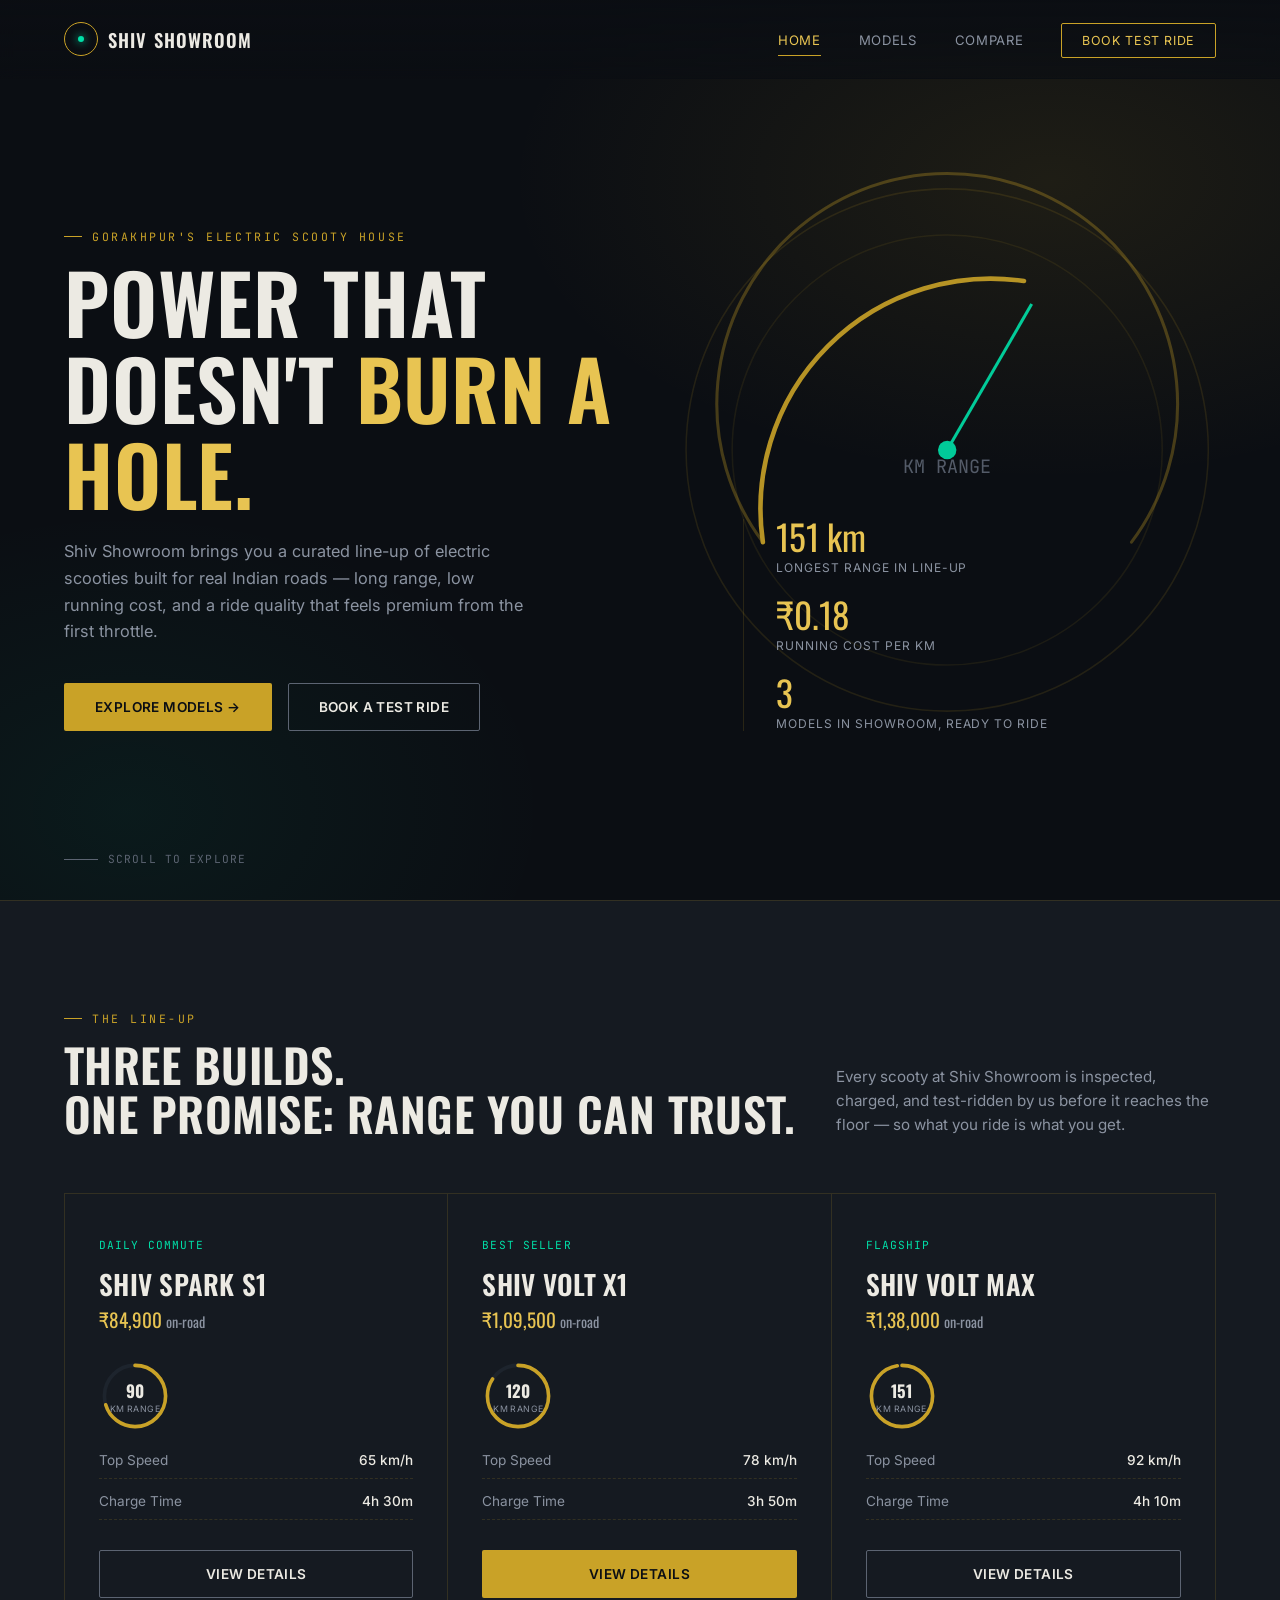
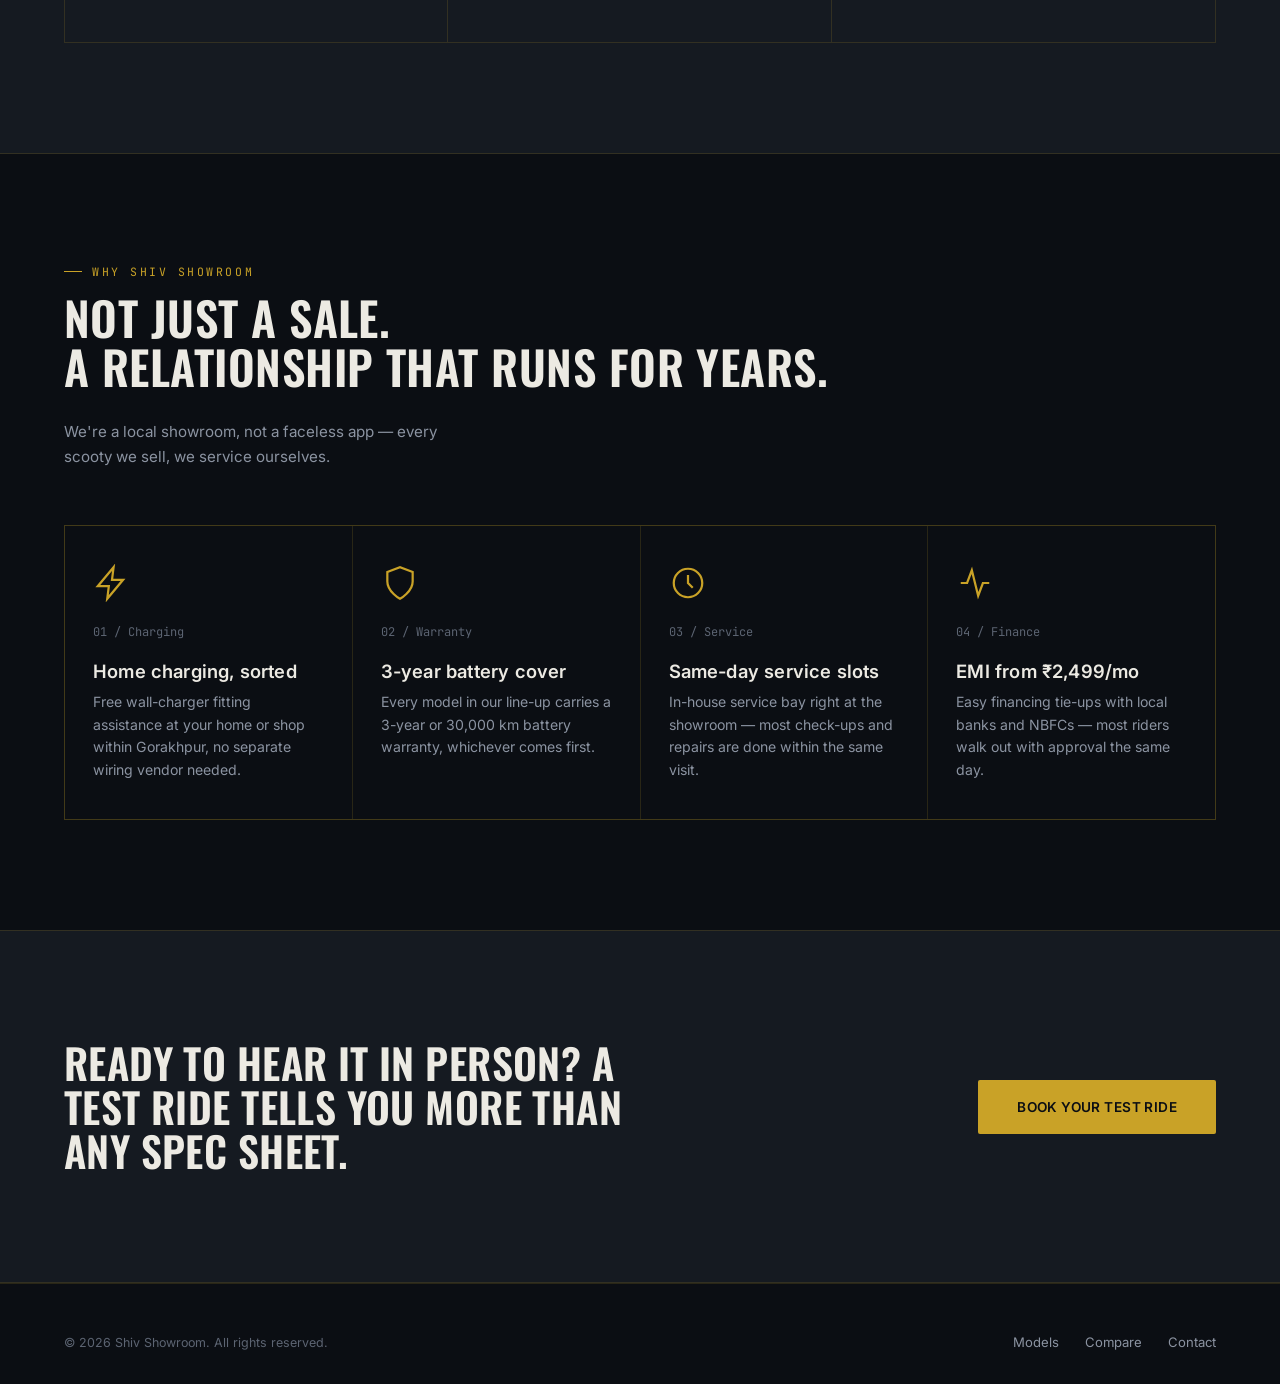
==== index.html @ 119b4deb "Rename index (1).html to index.html" ====
<!DOCTYPE html>
<html lang="en">
<head>
<meta charset="UTF-8">
<meta name="viewport" content="width=device-width, initial-scale=1.0">
<title>Shiv Showroom — Electric Scooty Showroom, Gorakhpur</title>
<meta name="description" content="Shiv Showroom, Gorakhpur — premium electric scooties with long range, 3-year battery warranty, and same-day service. Book your test ride today.">
<link rel="preconnect" href="https://fonts.googleapis.com">
<link rel="preconnect" href="https://fonts.gstatic.com" crossorigin>
<link href="https://fonts.googleapis.com/css2?family=Oswald:wght@400;500;600;700&family=Inter:wght@400;500;600;700&family=JetBrains+Mono:wght@400;500&display=swap" rel="stylesheet">
<link rel="stylesheet" href="styles.css">
</head>
<body>

<header>
  <a href="index.html" class="logo"><span class="logo-mark"></span> Shiv Showroom</a>
  <nav><ul>
    <li><a href="index.html">Home</a></li>
    <li><a href="models.html">Models</a></li>
    <li><a href="compare.html">Compare</a></li>
    <li><a href="contact.html" class="nav-cta">Book Test Ride</a></li>
  </ul></nav>
  <button class="burger" aria-label="Menu">☰</button>
</header>

<!-- ================= HERO ================= -->
<section class="hero" style="min-height:100vh;display:flex;flex-direction:column;justify-content:center;padding:140px 5vw 80px;position:relative;background:radial-gradient(ellipse 900px 500px at 82% 20%, rgba(201,162,39,0.10), transparent 60%), radial-gradient(ellipse 700px 500px at 10% 90%, rgba(0,224,168,0.06), transparent 60%);">
  <svg style="position:absolute;right:2vw;top:50%;transform:translateY(-50%);width:min(48vw,620px);opacity:0.9;pointer-events:none;" viewBox="0 0 400 400" fill="none">
    <circle cx="200" cy="200" r="170" stroke="rgba(201,162,39,0.14)" stroke-width="1"/>
    <circle cx="200" cy="200" r="140" stroke="rgba(201,162,39,0.10)" stroke-width="1"/>
    <path d="M 80 260 A 150 150 0 1 1 320 260" stroke="rgba(201,162,39,0.35)" stroke-width="2" fill="none" stroke-linecap="round"/>
    <path d="M 80 260 A 150 150 0 0 1 250 90" stroke="#C9A227" stroke-width="3" fill="none" stroke-linecap="round"/>
    <circle cx="200" cy="200" r="6" fill="#00E0A8"/>
    <line x1="200" y1="200" x2="255" y2="105" stroke="#00E0A8" stroke-width="2"/>
    <text x="200" y="215" text-anchor="middle" fill="#5C6472" font-family="JetBrains Mono" font-size="12">KM RANGE</text>
  </svg>

  <div style="display:grid;grid-template-columns:1.15fr 0.85fr;gap:40px;align-items:end;position:relative;z-index:2;" class="hero-grid">
    <div>
      <div class="eyebrow">Gorakhpur's Electric Scooty House</div>
      <h1 style="font-size:clamp(2.8rem,6.4vw,5.6rem);color:var(--text);">Power that<br>doesn't <span style="color:var(--gold-bright);">burn a hole.</span></h1>
      <p style="max-width:460px;color:var(--muted);font-size:1.02rem;line-height:1.65;margin-top:22px;">Shiv Showroom brings you a curated line-up of electric scooties built for real Indian roads — long range, low running cost, and a ride quality that feels premium from the first throttle.</p>
      <div style="display:flex;gap:16px;margin-top:38px;flex-wrap:wrap;">
        <a href="models.html" class="btn btn-primary">Explore Models →</a>
        <a href="contact.html" class="btn btn-ghost">Book a Test Ride</a>
      </div>
    </div>
    <div style="display:flex;flex-direction:column;gap:22px;border-left:1px solid var(--line);padding-left:32px;" class="hero-stats">
      <div>
        <div style="font-family:'Oswald',sans-serif;font-size:2.2rem;color:var(--gold-bright);line-height:1;">151 km</div>
        <div style="font-size:0.75rem;color:var(--muted);text-transform:uppercase;letter-spacing:0.08em;margin-top:6px;">Longest range in line-up</div>
      </div>
      <div>
        <div style="font-family:'Oswald',sans-serif;font-size:2.2rem;color:var(--gold-bright);line-height:1;">₹0.18</div>
        <div style="font-size:0.75rem;color:var(--muted);text-transform:uppercase;letter-spacing:0.08em;margin-top:6px;">Running cost per km</div>
      </div>
      <div>
        <div style="font-family:'Oswald',sans-serif;font-size:2.2rem;color:var(--gold-bright);line-height:1;">3</div>
        <div style="font-size:0.75rem;color:var(--muted);text-transform:uppercase;letter-spacing:0.08em;margin-top:6px;">Models in showroom, ready to ride</div>
      </div>
    </div>
  </div>

  <div style="position:absolute;bottom:34px;left:5vw;display:flex;align-items:center;gap:10px;font-family:'JetBrains Mono',monospace;font-size:0.7rem;color:var(--muted-2);letter-spacing:0.1em;text-transform:uppercase;">
    <div style="width:34px;height:1px;background:var(--muted-2);"></div> Scroll to explore
  </div>
</section>

<!-- ================= FEATURED MODELS ================= -->
<section class="models" id="models">
  <div class="section-head">
    <div>
      <div class="eyebrow">The Line-Up</div>
      <h2>Three builds.<br>One promise: range you can trust.</h2>
    </div>
    <p>Every scooty at Shiv Showroom is inspected, charged, and test-ridden by us before it reaches the floor — so what you ride is what you get.</p>
  </div>

  <div class="model-grid">
    <div class="model-card">
      <span class="model-tag">Daily Commute</span>
      <h3>Shiv Spark S1</h3>
      <div class="price">₹84,900 <span style="color:var(--muted);font-size:0.9rem;">on-road</span></div>
      <div class="range-ring">
        <svg viewBox="0 0 80 80">
          <circle class="bg" cx="40" cy="40" r="34"></circle>
          <circle class="fg" cx="40" cy="40" r="34" stroke-dasharray="214" stroke-dashoffset="64"></circle>
        </svg>
        <div class="val"><b>90</b><small>KM RANGE</small></div>
      </div>
      <div class="model-specs">
        <div class="spec-row"><span>Top Speed</span><span>65 km/h</span></div>
        <div class="spec-row"><span>Charge Time</span><span>4h 30m</span></div>
      </div>
      <a href="models.html" class="btn btn-ghost">View Details</a>
    </div>

    <div class="model-card">
      <span class="model-tag">Best Seller</span>
      <h3>Shiv Volt X1</h3>
      <div class="price">₹1,09,500 <span style="color:var(--muted);font-size:0.9rem;">on-road</span></div>
      <div class="range-ring">
        <svg viewBox="0 0 80 80">
          <circle class="bg" cx="40" cy="40" r="34"></circle>
          <circle class="fg" cx="40" cy="40" r="34" stroke-dasharray="214" stroke-dashoffset="34"></circle>
        </svg>
        <div class="val"><b>120</b><small>KM RANGE</small></div>
      </div>
      <div class="model-specs">
        <div class="spec-row"><span>Top Speed</span><span>78 km/h</span></div>
        <div class="spec-row"><span>Charge Time</span><span>3h 50m</span></div>
      </div>
      <a href="models.html" class="btn btn-primary">View Details</a>
    </div>

    <div class="model-card">
      <span class="model-tag">Flagship</span>
      <h3>Shiv Volt Max</h3>
      <div class="price">₹1,38,000 <span style="color:var(--muted);font-size:0.9rem;">on-road</span></div>
      <div class="range-ring">
        <svg viewBox="0 0 80 80">
          <circle class="bg" cx="40" cy="40" r="34"></circle>
          <circle class="fg" cx="40" cy="40" r="34" stroke-dasharray="214" stroke-dashoffset="6"></circle>
        </svg>
        <div class="val"><b>151</b><small>KM RANGE</small></div>
      </div>
      <div class="model-specs">
        <div class="spec-row"><span>Top Speed</span><span>92 km/h</span></div>
        <div class="spec-row"><span>Charge Time</span><span>4h 10m</span></div>
      </div>
      <a href="models.html" class="btn btn-ghost">View Details</a>
    </div>
  </div>
</section>

<!-- ================= FEATURES ================= -->
<section id="features">
  <div class="section-head">
    <div>
      <div class="eyebrow">Why Shiv Showroom</div>
      <h2>Not just a sale.<br>A relationship that runs for years.</h2>
    </div>
    <p>We're a local showroom, not a faceless app — every scooty we sell, we service ourselves.</p>
  </div>

  <div class="features-grid">
    <div class="feature-cell">
      <svg class="feature-icon" viewBox="0 0 24 24" fill="none" stroke="currentColor" stroke-width="1.4"><path d="M13 2 3 14h7l-1 8 10-12h-7l1-8z"/></svg>
      <div class="fnum">01 / Charging</div>
      <h3>Home charging, sorted</h3>
      <p>Free wall-charger fitting assistance at your home or shop within Gorakhpur, no separate wiring vendor needed.</p>
    </div>
    <div class="feature-cell">
      <svg class="feature-icon" viewBox="0 0 24 24" fill="none" stroke="currentColor" stroke-width="1.4"><path d="M12 22s8-4.5 8-11V5l-8-3-8 3v6c0 6.5 8 11 8 11z"/></svg>
      <div class="fnum">02 / Warranty</div>
      <h3>3-year battery cover</h3>
      <p>Every model in our line-up carries a 3-year or 30,000 km battery warranty, whichever comes first.</p>
    </div>
    <div class="feature-cell">
      <svg class="feature-icon" viewBox="0 0 24 24" fill="none" stroke="currentColor" stroke-width="1.4"><circle cx="12" cy="12" r="9"/><path d="M12 7v5l3 3"/></svg>
      <div class="fnum">03 / Service</div>
      <h3>Same-day service slots</h3>
      <p>In-house service bay right at the showroom — most check-ups and repairs are done within the same visit.</p>
    </div>
    <div class="feature-cell">
      <svg class="feature-icon" viewBox="0 0 24 24" fill="none" stroke="currentColor" stroke-width="1.4"><path d="M3 12h4l3-8 4 16 3-8h4"/></svg>
      <div class="fnum">04 / Finance</div>
      <h3>EMI from ₹2,499/mo</h3>
      <p>Easy financing tie-ups with local banks and NBFCs — most riders walk out with approval the same day.</p>
    </div>
  </div>
</section>

<!-- ================= CTA BAND ================= -->
<section class="cta-band">
  <h2>Ready to hear it in person? A test ride tells you more than any spec sheet.</h2>
  <a href="contact.html" class="btn btn-primary">Book Your Test Ride</a>
</section>

<footer>
  <div class="fnote">© 2026 Shiv Showroom. All rights reserved.</div>
  <div class="flinks">
    <a href="models.html">Models</a>
    <a href="compare.html">Compare</a>
    <a href="contact.html">Contact</a>
  </div>
</footer>

<script src="script.js"></script>
</body>
</html>
---- styles.css ----
/* ===================================================
   Shiv Showroom — Shared Stylesheet
   =================================================== */
:root{
  --ink:#0B0E13;
  --surface:#151A21;
  --surface-2:#1D242D;
  --line: rgba(201,162,39,0.16);
  --gold:#C9A227;
  --gold-bright:#E8C452;
  --teal:#00E0A8;
  --text:#ECEAE3;
  --muted:#8B93A1;
  --muted-2:#5C6472;
}
*{margin:0;padding:0;box-sizing:border-box;}
html{scroll-behavior:smooth;}
body{
  background:var(--ink);
  color:var(--text);
  font-family:'Inter',sans-serif;
  overflow-x:hidden;
  -webkit-font-smoothing:antialiased;
}
::selection{background:var(--gold);color:var(--ink);}

.eyebrow{
  font-family:'JetBrains Mono',monospace;
  font-size:0.72rem;
  letter-spacing:0.22em;
  text-transform:uppercase;
  color:var(--gold);
  display:flex;
  align-items:center;
  gap:10px;
  margin-bottom:14px;
}
.eyebrow::before{ content:''; width:18px;height:1px;background:var(--gold); }

h1,h2,h3,.display{
  font-family:'Oswald',sans-serif;
  text-transform:uppercase;
  letter-spacing:0.01em;
  font-weight:600;
  line-height:1.05;
}
a{color:inherit;text-decoration:none;}
img{max-width:100%;display:block;}

/* ---------- NAV ---------- */
header{
  position:fixed;top:0;left:0;right:0;z-index:100;
  display:flex;align-items:center;justify-content:space-between;
  padding:22px 5vw;
  background:linear-gradient(to bottom, rgba(11,14,19,0.96), rgba(11,14,19,0.7));
  backdrop-filter:blur(8px);
  border-bottom:1px solid transparent;
}
header.scrolled{border-bottom-color:var(--line);}
.logo{
  display:flex;align-items:center;gap:10px;
  font-family:'Oswald',sans-serif;font-size:1.15rem;font-weight:600;
  letter-spacing:0.06em;text-transform:uppercase;
}
.logo-mark{
  width:34px;height:34px;border:1.5px solid var(--gold);border-radius:50%;
  display:flex;align-items:center;justify-content:center;position:relative;flex-shrink:0;
}
.logo-mark::after{
  content:'';width:6px;height:6px;background:var(--teal);border-radius:50%;
  box-shadow:0 0 8px var(--teal);
}
nav ul{list-style:none;display:flex;gap:38px;align-items:center;}
nav a{
  font-size:0.82rem;letter-spacing:0.05em;text-transform:uppercase;
  color:var(--muted);transition:color 0.25s;position:relative;padding:4px 0;
}
nav a:hover, nav a.active{color:var(--gold-bright);}
nav a.active::after{
  content:'';position:absolute;left:0;bottom:-4px;width:100%;height:1px;background:var(--gold);
}
.nav-cta{
  border:1px solid var(--gold);color:var(--gold-bright)!important;
  padding:9px 20px;border-radius:2px;font-size:0.78rem!important;
}
.nav-cta:hover{background:var(--gold);color:var(--ink)!important;}
.burger{display:none;background:none;border:none;color:var(--text);font-size:1.6rem;cursor:pointer;z-index:110;}

@media(max-width:900px){
  nav ul{
    position:fixed;top:0;right:-100%;height:100vh;width:min(78vw,320px);
    background:var(--surface);flex-direction:column;justify-content:center;
    gap:34px;transition:right 0.4s ease;border-left:1px solid var(--line);
  }
  nav ul.open{right:0;}
  .burger{display:block;}
}

/* ---------- PAGE HERO (inner pages) ---------- */
.page-hero{
  padding:160px 5vw 70px;
  border-bottom:1px solid var(--line);
  background:radial-gradient(ellipse 800px 400px at 85% 0%, rgba(201,162,39,0.09), transparent 60%);
}
.page-hero h1{font-size:clamp(2.4rem,5vw,4rem);max-width:760px;}
.page-hero p{color:var(--muted);max-width:540px;margin-top:18px;font-size:1rem;line-height:1.65;}
.breadcrumb{
  font-family:'JetBrains Mono',monospace;font-size:0.72rem;color:var(--muted-2);
  letter-spacing:0.08em;text-transform:uppercase;margin-bottom:20px;
}
.breadcrumb a{color:var(--muted-2);}
.breadcrumb a:hover{color:var(--gold);}

/* ---------- BUTTONS ---------- */
.btn{
  font-family:'Inter',sans-serif;font-weight:600;font-size:0.85rem;
  letter-spacing:0.03em;text-transform:uppercase;
  padding:15px 30px;border-radius:2px;cursor:pointer;
  border:1px solid transparent;transition:all 0.25s;
  display:inline-flex;align-items:center;gap:10px;
}
.btn-primary{background:var(--gold);color:var(--ink);}
.btn-primary:hover{background:var(--gold-bright);transform:translateY(-2px);}
.btn-ghost{border-color:var(--muted-2);color:var(--text);}
.btn-ghost:hover{border-color:var(--gold);color:var(--gold-bright);}

/* ---------- SECTION SHELL ---------- */
section{padding:110px 5vw;position:relative;}
.section-head{
  display:flex;justify-content:space-between;align-items:flex-end;
  margin-bottom:56px;gap:30px;flex-wrap:wrap;
}
.section-head h2{font-size:clamp(1.9rem,3.8vw,2.9rem);}
.section-head p{color:var(--muted);max-width:380px;font-size:0.95rem;line-height:1.6;}

/* ---------- MODEL CARDS ---------- */
.models{background:var(--surface);border-top:1px solid var(--line);border-bottom:1px solid var(--line);}
.model-grid{display:grid;grid-template-columns:repeat(3,1fr);gap:0;border:1px solid var(--line);}
.model-grid.full{grid-template-columns:1fr;border:none;gap:1px;background:var(--line);}
.model-card{
  padding:44px 34px;border-right:1px solid var(--line);position:relative;
  transition:background 0.35s;background:var(--surface);
}
.model-grid:not(.full) .model-card:last-child{border-right:none;}
.model-card:hover{background:var(--surface-2);}
.model-tag{
  font-family:'JetBrains Mono',monospace;font-size:0.7rem;color:var(--teal);
  letter-spacing:0.1em;text-transform:uppercase;margin-bottom:18px;display:block;
}
.model-card h3{font-size:1.7rem;margin-bottom:6px;}
.model-card .price{color:var(--gold-bright);font-family:'Oswald',sans-serif;font-size:1.2rem;margin-bottom:26px;}
.model-specs{display:flex;flex-direction:column;gap:14px;margin-bottom:30px;}
.spec-row{display:flex;justify-content:space-between;font-size:0.85rem;border-bottom:1px dashed var(--line);padding-bottom:10px;}
.spec-row span:first-child{color:var(--muted);}
.spec-row span:last-child{color:var(--text);font-weight:500;}
.model-card .btn{width:100%;justify-content:center;}

.range-ring{width:72px;height:72px;position:relative;margin-bottom:20px;}
.range-ring svg{width:100%;height:100%;transform:rotate(-90deg);}
.range-ring circle{fill:none;stroke-width:4;}
.range-ring .bg{stroke:var(--surface-2);}
.range-ring .fg{stroke:var(--gold);stroke-linecap:round;transition:stroke-dashoffset 1.4s ease;}
.range-ring .val{position:absolute;inset:0;display:flex;align-items:center;justify-content:center;flex-direction:column;}
.range-ring .val b{font-family:'Oswald',sans-serif;font-size:1.05rem;}
.range-ring .val small{font-size:0.55rem;color:var(--muted);letter-spacing:0.05em;}

/* full-width model layout (models.html) */
.model-card.full-row{
  display:grid;grid-template-columns:auto 1fr auto;gap:40px;align-items:center;padding:46px 5vw;
}
.model-card.full-row .model-gallery{
  width:180px;height:180px;border-radius:50%;background:var(--ink);border:1px solid var(--line);
  display:flex;align-items:center;justify-content:center;flex-shrink:0;
}
.model-card.full-row .model-specs{display:grid;grid-template-columns:repeat(2,1fr);gap:12px 30px;margin-bottom:0;}
.model-card.full-row .cta-col{display:flex;flex-direction:column;gap:14px;min-width:200px;}
@media(max-width:900px){
  .model-card.full-row{grid-template-columns:1fr;text-align:left;}
  .model-card.full-row .model-gallery{width:120px;height:120px;}
}

/* ---------- FEATURES ---------- */
.features-grid{display:grid;grid-template-columns:repeat(4,1fr);gap:1px;background:var(--line);border:1px solid var(--line);}
.feature-cell{background:var(--ink);padding:38px 28px;}
.feature-cell .fnum{font-family:'JetBrains Mono',monospace;color:var(--muted-2);font-size:0.75rem;margin-bottom:22px;}
.feature-cell h3{font-size:1.15rem;text-transform:none;font-family:'Inter',sans-serif;font-weight:600;margin-bottom:10px;}
.feature-cell p{color:var(--muted);font-size:0.88rem;line-height:1.6;}
.feature-icon{width:38px;height:38px;margin-bottom:18px;color:var(--gold);}
@media(max-width:900px){.features-grid{grid-template-columns:1fr 1fr;}}
@media(max-width:560px){.features-grid{grid-template-columns:1fr;}}

/* ---------- COMPARE TABLE ---------- */
.compare-wrap{overflow-x:auto;border:1px solid var(--line);}
table{width:100%;border-collapse:collapse;min-width:640px;}
thead th{
  text-align:left;padding:18px 24px;background:var(--surface);
  font-family:'Oswald',sans-serif;text-transform:uppercase;font-size:0.85rem;
  letter-spacing:0.04em;border-bottom:1px solid var(--line);
}
thead th:first-child{color:var(--muted);font-family:'JetBrains Mono',monospace;text-transform:none;font-size:0.72rem;}
tbody td{padding:16px 24px;border-bottom:1px solid var(--line);font-size:0.9rem;}
tbody td:first-child{color:var(--muted);font-family:'JetBrains Mono',monospace;font-size:0.78rem;}
tbody tr:last-child td{border-bottom:none;}
tbody tr:hover{background:var(--surface);}
.highlight-col{color:var(--gold-bright);font-weight:600;}

/* ---------- FAQ ---------- */
.faq-item{border-bottom:1px solid var(--line);padding:26px 0;cursor:pointer;}
.faq-q{display:flex;justify-content:space-between;align-items:center;font-family:'Oswald',sans-serif;font-size:1.05rem;text-transform:none;letter-spacing:0;}
.faq-q .plus{font-family:'JetBrains Mono',monospace;color:var(--gold);font-size:1.2rem;transition:transform 0.3s;flex-shrink:0;margin-left:20px;}
.faq-item.open .plus{transform:rotate(45deg);}
.faq-a{max-height:0;overflow:hidden;transition:max-height 0.35s ease;color:var(--muted);font-size:0.92rem;line-height:1.65;}
.faq-item.open .faq-a{max-height:200px;padding-top:14px;}

/* ---------- CTA BAND ---------- */
.cta-band{
  background:var(--surface);border-top:1px solid var(--line);border-bottom:1px solid var(--line);
  display:flex;justify-content:space-between;align-items:center;flex-wrap:wrap;gap:30px;
}
.cta-band h2{font-size:clamp(1.7rem,3.4vw,2.6rem);max-width:560px;}
.cta-band .btn-primary{padding:18px 38px;}

/* ---------- CONTACT ---------- */
.contact-grid{display:grid;grid-template-columns:0.9fr 1.1fr;gap:70px;}
.contact-info p{color:var(--muted);line-height:1.7;margin-bottom:34px;max-width:420px;}
.info-row{display:flex;gap:16px;padding:18px 0;border-top:1px solid var(--line);}
.info-row:last-of-type{border-bottom:1px solid var(--line);}
.info-row .k{color:var(--muted-2);font-family:'JetBrains Mono',monospace;font-size:0.72rem;text-transform:uppercase;letter-spacing:0.06em;width:110px;flex-shrink:0;padding-top:2px;}
.info-row .v{font-size:0.95rem;}
.info-row .v a{color:var(--gold-bright);}
.info-row .v .owner{display:block;color:var(--gold-bright);font-size:0.8rem;margin-top:4px;}

form{display:flex;flex-direction:column;gap:20px;}
.form-row{display:grid;grid-template-columns:1fr 1fr;gap:20px;}
label{font-size:0.72rem;text-transform:uppercase;letter-spacing:0.07em;color:var(--muted);display:block;margin-bottom:8px;}
input,select,textarea{
  width:100%;background:var(--surface);border:1px solid var(--line);
  color:var(--text);padding:14px 16px;font-family:'Inter',sans-serif;font-size:0.92rem;
  border-radius:2px;transition:border-color 0.25s;
}
input:focus,select:focus,textarea:focus{outline:none;border-color:var(--gold);}
textarea{resize:vertical;min-height:100px;}
.submit-btn{align-self:flex-start;margin-top:8px;}

.map-box{
  margin-top:40px;border:1px solid var(--line);height:260px;
  display:flex;align-items:center;justify-content:center;flex-direction:column;gap:10px;
  background:var(--surface);color:var(--muted-2);font-family:'JetBrains Mono',monospace;font-size:0.78rem;
  text-align:center;padding:20px;
}

@media(max-width:900px){
  .contact-grid{grid-template-columns:1fr;gap:50px;}
  .form-row{grid-template-columns:1fr;}
  .cta-band{flex-direction:column;align-items:flex-start;}
}

/* ---------- FOOTER ---------- */
footer{
  padding:50px 5vw 34px;display:flex;justify-content:space-between;align-items:center;
  flex-wrap:wrap;gap:20px;border-top:1px solid var(--line);
}
footer .fnote{color:var(--muted-2);font-size:0.78rem;}
footer .flinks{display:flex;gap:26px;flex-wrap:wrap;}
footer .flinks a{color:var(--muted);font-size:0.82rem;}
footer .flinks a:hover{color:var(--gold-bright);}

@media (prefers-reduced-motion: reduce){
  *{animation:none!important;transition:none!important;}
}
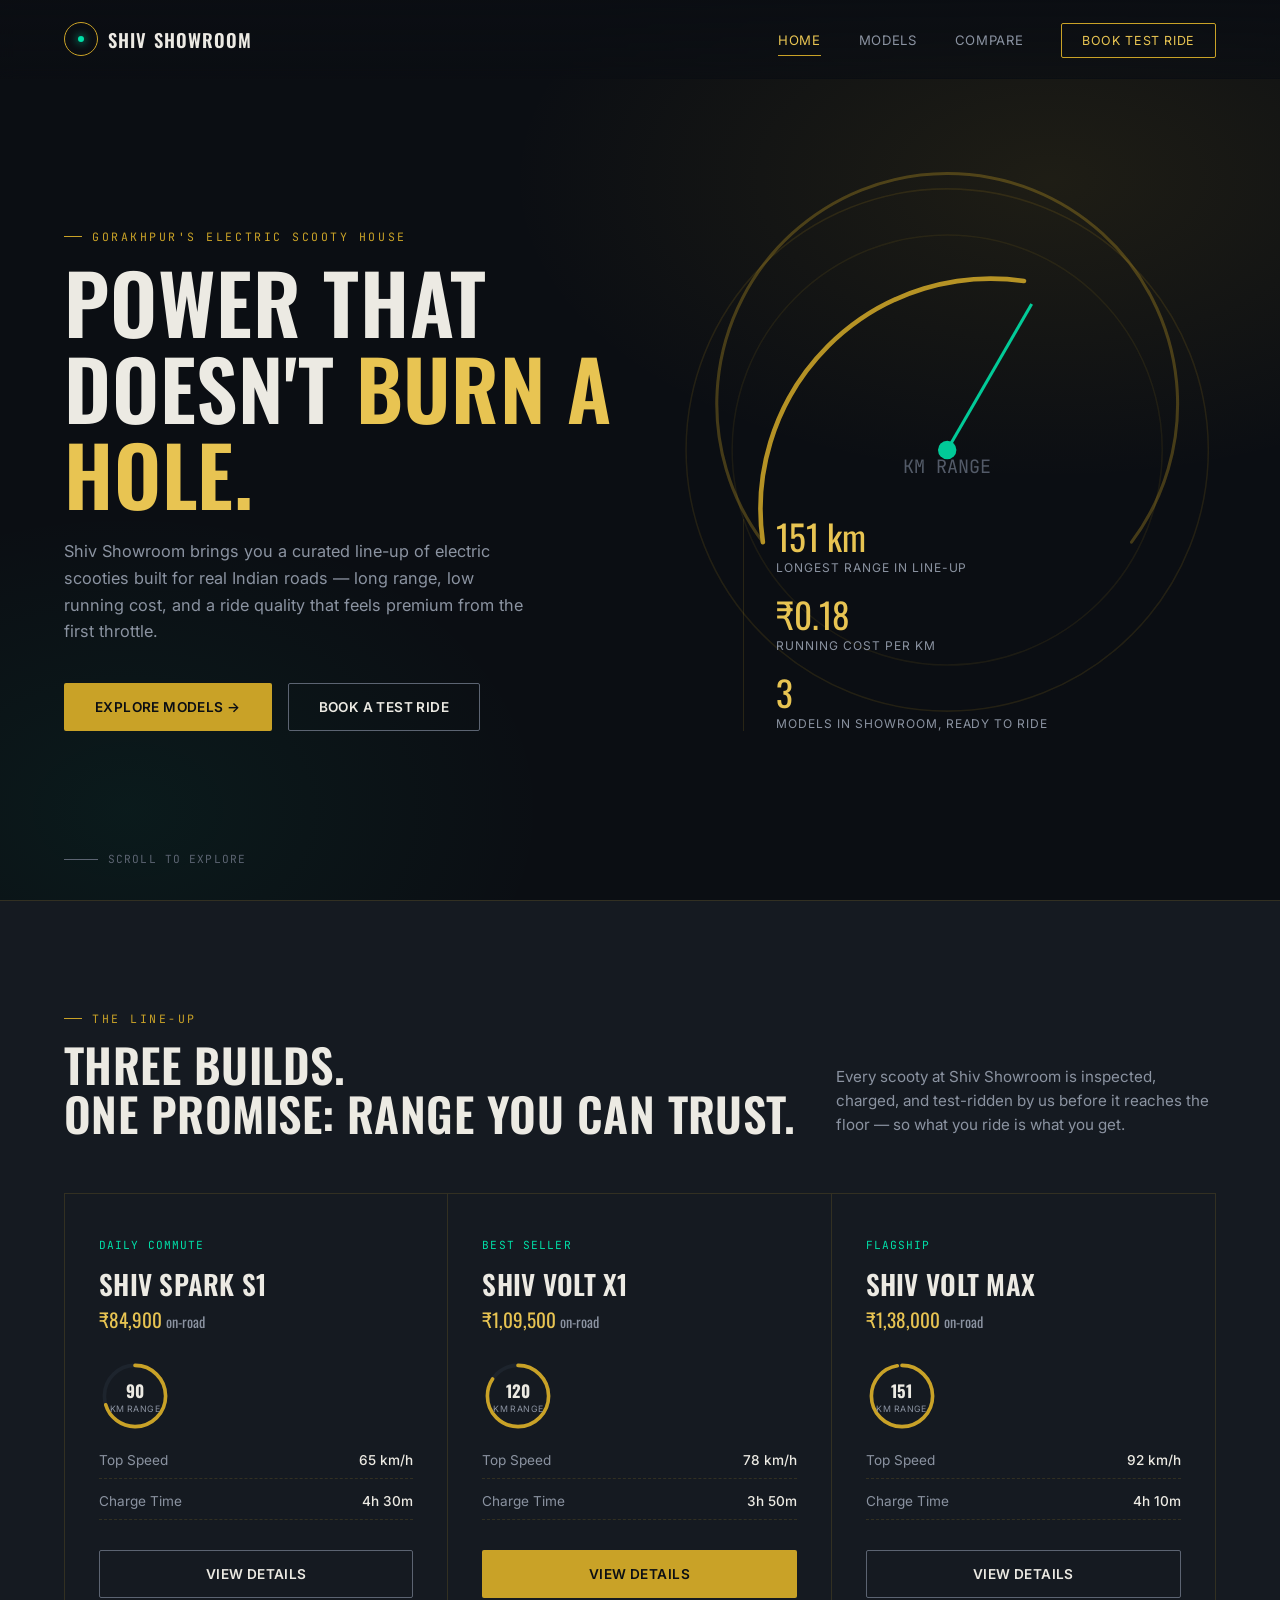
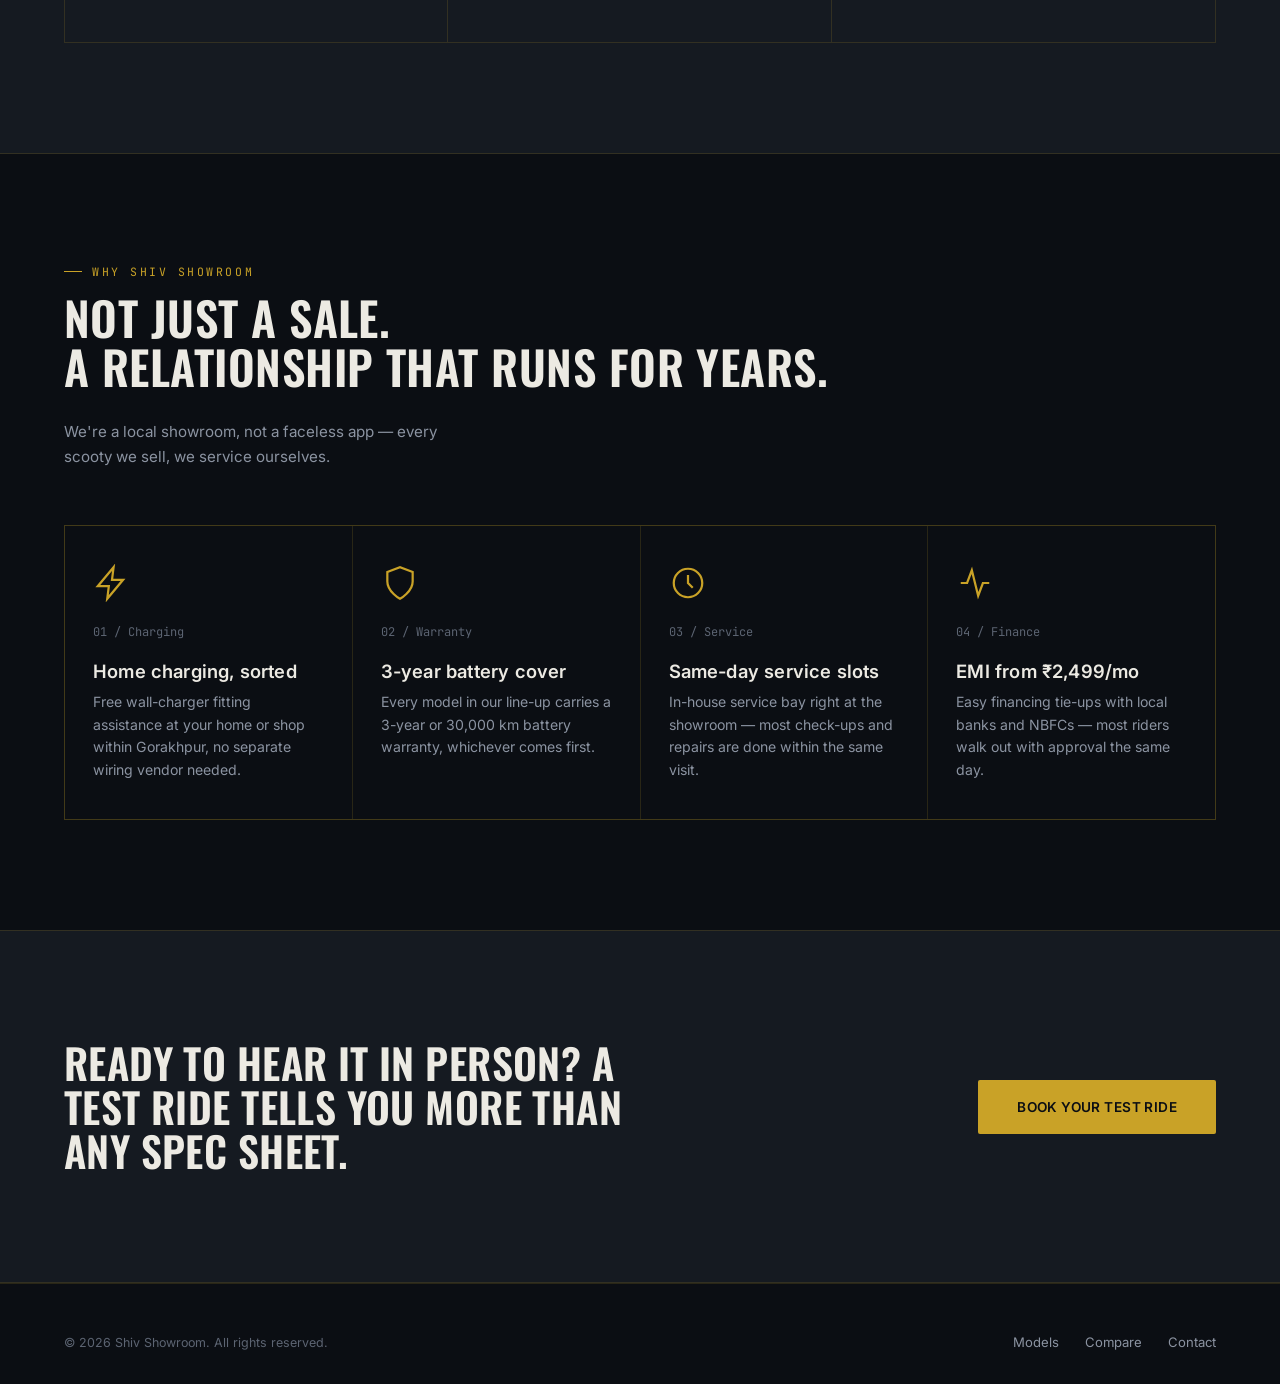
==== commit 6aca322c: "Update index.html" ====
--- a/index.html
+++ b/index.html
@@ -24,21 +24,28 @@
 </header>
 
 <!-- ================= HERO ================= -->
-<section class="hero" style="min-height:100vh;display:flex;flex-direction:column;justify-content:center;padding:140px 5vw 80px;position:relative;background:radial-gradient(ellipse 900px 500px at 82% 20%, rgba(201,162,39,0.10), transparent 60%), radial-gradient(ellipse 700px 500px at 10% 90%, rgba(0,224,168,0.06), transparent 60%);">
+<section class="hero" style="min-height:100vh;display:flex;flex-direction:column;justify-content:center;padding:140px 5vw 80px;position:relative;background:radial-gradient(ellipse 900px 500px at 82% 20%, rgba(201,162,39,0.10), transparent 60%), radial-gradient(ellipse 700px 500px at 10% 90%, rgba(0,224,168,0.06), transparent 60%);overflow:hidden;">
+  <div class="particle-field"></div>
+  <div class="spotlight"></div>
   <svg style="position:absolute;right:2vw;top:50%;transform:translateY(-50%);width:min(48vw,620px);opacity:0.9;pointer-events:none;" viewBox="0 0 400 400" fill="none">
     <circle cx="200" cy="200" r="170" stroke="rgba(201,162,39,0.14)" stroke-width="1"/>
     <circle cx="200" cy="200" r="140" stroke="rgba(201,162,39,0.10)" stroke-width="1"/>
     <path d="M 80 260 A 150 150 0 1 1 320 260" stroke="rgba(201,162,39,0.35)" stroke-width="2" fill="none" stroke-linecap="round"/>
-    <path d="M 80 260 A 150 150 0 0 1 250 90" stroke="#C9A227" stroke-width="3" fill="none" stroke-linecap="round"/>
-    <circle cx="200" cy="200" r="6" fill="#00E0A8"/>
-    <line x1="200" y1="200" x2="255" y2="105" stroke="#00E0A8" stroke-width="2"/>
+    <path class="gauge-arc-fg" d="M 80 260 A 150 150 0 0 1 250 90" stroke="#C9A227" stroke-width="3" fill="none" stroke-linecap="round"/>
+    <g class="gauge-needle">
+      <circle cx="200" cy="200" r="6" fill="#00E0A8"/>
+      <line x1="200" y1="200" x2="255" y2="105" stroke="#00E0A8" stroke-width="2"/>
+    </g>
     <text x="200" y="215" text-anchor="middle" fill="#5C6472" font-family="JetBrains Mono" font-size="12">KM RANGE</text>
   </svg>
 
   <div style="display:grid;grid-template-columns:1.15fr 0.85fr;gap:40px;align-items:end;position:relative;z-index:2;" class="hero-grid">
     <div>
       <div class="eyebrow">Gorakhpur's Electric Scooty House</div>
-      <h1 style="font-size:clamp(2.8rem,6.4vw,5.6rem);color:var(--text);">Power that<br>doesn't <span style="color:var(--gold-bright);">burn a hole.</span></h1>
+      <h1 style="font-size:clamp(2.8rem,6.4vw,5.6rem);color:var(--text);">
+        <span class="word-reveal"><span style="animation-delay:.05s">Power</span></span> <span class="word-reveal"><span style="animation-delay:.13s">that</span></span><br>
+        <span class="word-reveal"><span style="animation-delay:.21s">doesn't</span></span> <span class="word-reveal"><span style="animation-delay:.29s;color:var(--gold-bright)">burn</span></span> <span class="word-reveal"><span style="animation-delay:.37s;color:var(--gold-bright)">a</span></span> <span class="word-reveal"><span style="animation-delay:.45s;color:var(--gold-bright)">hole.</span></span>
+      </h1>
       <p style="max-width:460px;color:var(--muted);font-size:1.02rem;line-height:1.65;margin-top:22px;">Shiv Showroom brings you a curated line-up of electric scooties built for real Indian roads — long range, low running cost, and a ride quality that feels premium from the first throttle.</p>
       <div style="display:flex;gap:16px;margin-top:38px;flex-wrap:wrap;">
         <a href="models.html" class="btn btn-primary">Explore Models →</a>
--- a/styles.css
+++ b/styles.css
@@ -265,6 +265,83 @@
 footer .flinks a{color:var(--muted);font-size:0.82rem;}
 footer .flinks a:hover{color:var(--gold-bright);}
 
+/* ===================================================
+   ANIMATIONS
+   =================================================== */
+
+/* Hero entrance */
+@keyframes fadeUp{
+  from{opacity:0;transform:translateY(28px);}
+  to{opacity:1;transform:translateY(0);}
+}
+.hero-grid > div:first-child > .eyebrow{animation:fadeUp 0.7s ease both;}
+.hero-grid > div:first-child > h1{animation:fadeUp 0.8s 0.12s ease both;}
+.hero-grid > div:first-child > p{animation:fadeUp 0.8s 0.24s ease both;}
+.hero-grid > div:first-child > div[style*="display:flex"]{animation:fadeUp 0.8s 0.36s ease both;}
+.hero-stats{animation:fadeUp 0.9s 0.5s ease both;}
+.hero svg{animation:fadeUp 1.1s 0.3s ease both, spinIn 1.4s 0.3s ease both;}
+@keyframes spinIn{
+  from{opacity:0;transform:translateY(-50%) rotate(-8deg) scale(0.92);}
+  to{opacity:0.9;transform:translateY(-50%) rotate(0) scale(1);}
+}
+
+/* Scroll-reveal for sections */
+.reveal{opacity:0;transform:translateY(36px);transition:opacity 0.7s ease, transform 0.7s ease;}
+.reveal.in-view{opacity:1;transform:translateY(0);}
+.reveal-stagger.in-view > *{animation:fadeUp 0.6s ease both;}
+.reveal-stagger.in-view > *:nth-child(1){animation-delay:0.05s;}
+.reveal-stagger.in-view > *:nth-child(2){animation-delay:0.15s;}
+.reveal-stagger.in-view > *:nth-child(3){animation-delay:0.25s;}
+.reveal-stagger.in-view > *:nth-child(4){animation-delay:0.35s;}
+
+/* Card hover lift */
+.model-card, .feature-cell{transition:background 0.35s, transform 0.35s, box-shadow 0.35s;}
+.model-card:hover{transform:translateY(-6px);box-shadow:0 18px 40px rgba(0,0,0,0.35);}
+.feature-cell:hover{transform:translateY(-4px);}
+.feature-icon{transition:transform 0.4s ease;}
+.feature-cell:hover .feature-icon{transform:scale(1.15) rotate(-4deg);}
+
+/* Button micro-interaction */
+.btn{position:relative;overflow:hidden;}
+.btn-primary{transition:background 0.25s, transform 0.25s, box-shadow 0.25s;}
+.btn-primary:hover{box-shadow:0 8px 24px rgba(201,162,39,0.35);}
+.btn-ghost:hover{transform:translateY(-2px);}
+
+/* Nav underline sweep */
+nav a:not(.nav-cta){position:relative;}
+nav a:not(.nav-cta)::before{
+  content:'';position:absolute;left:0;bottom:-4px;width:0;height:1px;background:var(--gold-bright);
+  transition:width 0.3s ease;
+}
+nav a:not(.nav-cta):hover::before{width:100%;}
+
+/* Logo pulse */
+.logo-mark::after{animation:pulseDot 2.4s ease-in-out infinite;}
+@keyframes pulseDot{
+  0%,100%{box-shadow:0 0 6px var(--teal);}
+  50%{box-shadow:0 0 14px var(--teal);}
+}
+
+/* CTA band gentle float */
+.cta-band .btn-primary{animation:float 3.5s ease-in-out infinite;}
+@keyframes float{
+  0%,100%{transform:translateY(0);}
+  50%{transform:translateY(-5px);}
+}
+
+/* Table row entrance */
+tbody tr{opacity:0;animation:fadeUp 0.5s ease forwards;}
+tbody tr:nth-child(1){animation-delay:0.05s;}
+tbody tr:nth-child(2){animation-delay:0.1s;}
+tbody tr:nth-child(3){animation-delay:0.15s;}
+tbody tr:nth-child(4){animation-delay:0.2s;}
+tbody tr:nth-child(5){animation-delay:0.25s;}
+tbody tr:nth-child(6){animation-delay:0.3s;}
+tbody tr:nth-child(7){animation-delay:0.35s;}
+tbody tr:nth-child(8){animation-delay:0.4s;}
+tbody tr:nth-child(9){animation-delay:0.45s;}
+
 @media (prefers-reduced-motion: reduce){
   *{animation:none!important;transition:none!important;}
-}
+  .reveal{opacity:1;transform:none;}
+}
